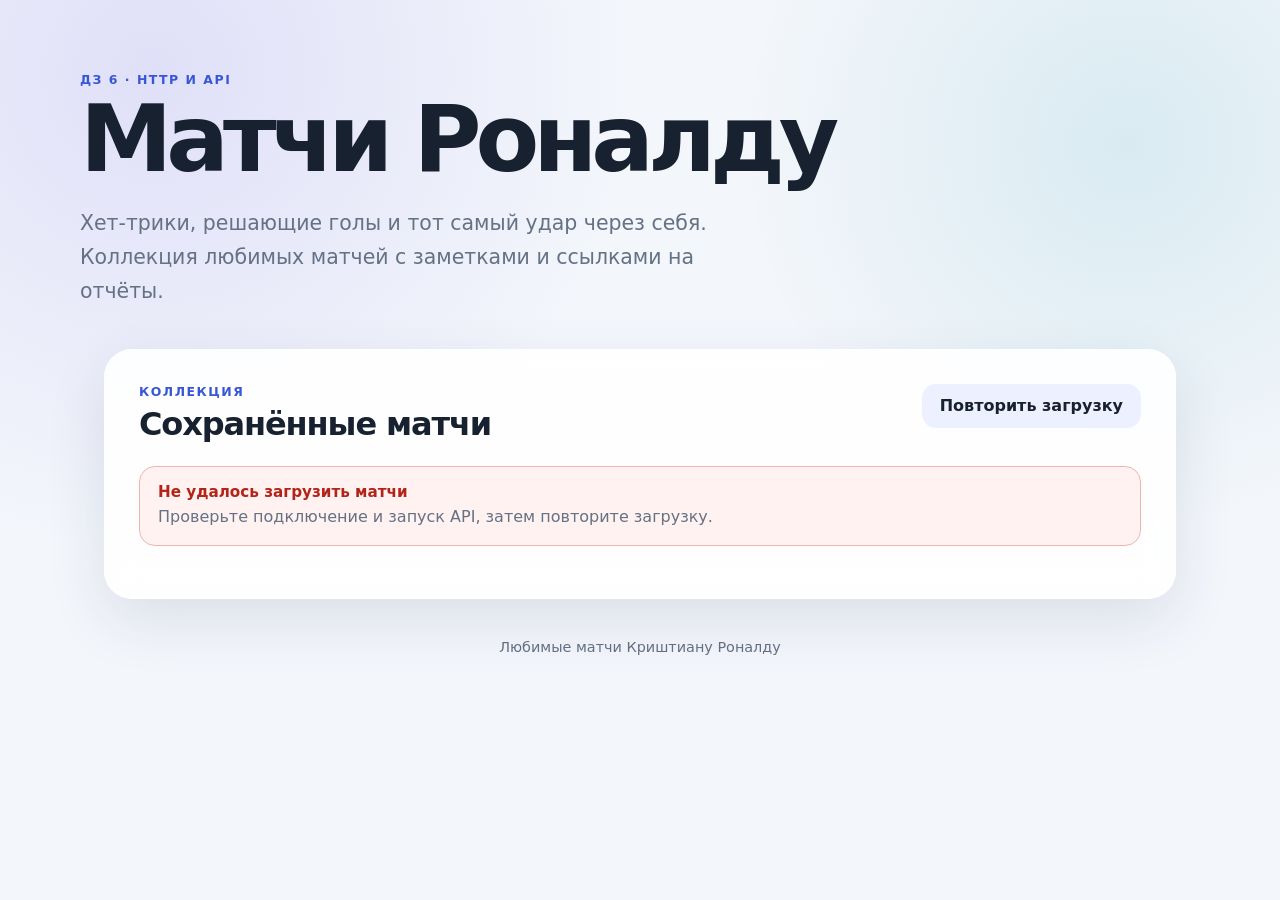
==== frontend/index.html @ 0e8e0911 "Загрузить матчи" ====
<!doctype html>
<html lang="ru">
  <head>
    <meta charset="UTF-8" />
    <meta name="viewport" content="width=device-width, initial-scale=1.0" />
    <meta
      name="description"
      content="Любимые матчи Криштиану Роналду: счёт, голы и заметки"
    />
    <title>Матчи Роналду</title>
    <link rel="icon" href="data:," />
    <link rel="stylesheet" href="./styles.css" />
    <script src="./script.js" defer></script>
  </head>
  <body>
    <header class="page-header">
      <div class="page-header__content">
        <p class="page-header__eyebrow">ДЗ 6 · HTTP и API</p>
        <h1 class="page-header__title">Матчи Роналду</h1>
        <p class="page-header__lead">
          Хет-трики, решающие голы и тот самый удар через себя.
          Коллекция любимых матчей с заметками и ссылками на отчёты.
        </p>
      </div>
    </header>

    <main class="workspace">
      <section class="panel panel--collection" aria-labelledby="collection-title">
        <div class="panel__header">
          <div>
            <p class="panel__eyebrow">Коллекция</p>
            <h2 class="panel__title" id="collection-title">Сохранённые матчи</h2>
          </div>

          <button class="button button--secondary" type="button" data-action="reload">
            Обновить
          </button>
        </div>

        <div class="status" data-ui="status" role="status" aria-live="polite">
          <strong class="status__title">Загрузка матчей</strong>
          <span class="status__text">Получаем коллекцию. Подождите немного.</span>
        </div>

        <div class="collection" data-ui="collection" hidden></div>
      </section>
    </main>

    <footer class="page-footer">
      <p class="page-footer__text">
        Любимые матчи Криштиану Роналду
      </p>
    </footer>
  </body>
</html>
---- frontend/styles.css ----
:root {
  color-scheme: light;
  --color-ink: #18212f;
  --color-muted: #657184;
  --color-surface: #ffffff;
  --color-soft: #f3f6fb;
  --color-line: #dce3ee;
  --color-primary: #3857d6;
  --color-primary-dark: #2943ad;
  --color-accent: #1b9aaa;
  --color-danger: #b42318;
  --shadow: 0 22px 60px rgba(39, 49, 78, 0.11);
  font-family:
    Inter, ui-sans-serif, system-ui, -apple-system, BlinkMacSystemFont, "Segoe UI",
    sans-serif;
}

* {
  box-sizing: border-box;
}

body {
  min-width: 320px;
  min-height: 100vh;
  margin: 0;
  color: var(--color-ink);
  background:
    radial-gradient(circle at 12% 8%, rgba(91, 76, 226, 0.13), transparent 30rem),
    radial-gradient(circle at 88% 16%, rgba(27, 154, 170, 0.12), transparent 24rem),
    var(--color-soft);
}

button,
input,
select,
textarea {
  font: inherit;
}

button {
  cursor: pointer;
}

button:disabled {
  cursor: wait;
  opacity: 0.62;
}

.page-header {
  padding: 72px 24px 40px;
}

.page-header__content,
.workspace,
.page-footer {
  width: min(1120px, 100%);
  margin-inline: auto;
}

.page-header__eyebrow,
.panel__eyebrow {
  margin: 0 0 8px;
  color: var(--color-primary);
  font-size: 0.78rem;
  font-weight: 800;
  letter-spacing: 0.12em;
  text-transform: uppercase;
}

.page-header__title {
  max-width: 760px;
  margin: 0;
  font-size: clamp(2.7rem, 8vw, 5.8rem);
  line-height: 0.95;
  letter-spacing: -0.065em;
}

.page-header__lead {
  max-width: 700px;
  margin: 24px 0 0;
  color: var(--color-muted);
  font-size: clamp(1rem, 2.4vw, 1.28rem);
  line-height: 1.65;
}

.workspace {
  display: grid;
  grid-template-columns: minmax(0, 1fr);
  gap: 24px;
  padding: 0 24px 40px;
}

.panel {
  min-width: 0;
  padding: clamp(22px, 4vw, 34px);
  border: 1px solid rgba(255, 255, 255, 0.82);
  border-radius: 28px;
  background: rgba(255, 255, 255, 0.9);
  box-shadow: var(--shadow);
  backdrop-filter: blur(18px);
}

.panel__header {
  display: flex;
  align-items: flex-start;
  justify-content: space-between;
  gap: 16px;
}

.panel__title {
  margin: 0;
  font-size: clamp(1.45rem, 3vw, 2rem);
  line-height: 1.12;
  letter-spacing: -0.035em;
}

.button {
  min-height: 44px;
  padding: 10px 18px;
  border: 0;
  border-radius: 14px;
  font-weight: 760;
  transition:
    transform 160ms ease,
    background-color 160ms ease,
    box-shadow 160ms ease;
}

.button:hover:not(:disabled) {
  transform: translateY(-1px);
}

.button:focus-visible,
.field__control:focus-visible {
  outline: 3px solid rgba(91, 76, 226, 0.28);
  outline-offset: 3px;
}

.button--primary {
  color: #ffffff;
  background: var(--color-primary);
  box-shadow: 0 10px 22px rgba(91, 76, 226, 0.24);
}

.button--primary:hover:not(:disabled) {
  background: var(--color-primary-dark);
}

.button--secondary {
  color: var(--color-ink);
  background: #edf0ff;
}

.endpoint {
  display: flex;
  flex-wrap: wrap;
  gap: 8px;
  margin: 24px 0 18px;
  color: var(--color-muted);
  font-size: 0.92rem;
}

.endpoint__value {
  max-width: 100%;
  overflow-wrap: anywhere;
  color: var(--color-primary-dark);
}

.status {
  display: grid;
  gap: 4px;
  margin: 24px 0 18px;
  padding: 16px 18px;
  border: 1px solid var(--color-line);
  border-radius: 16px;
  background: var(--color-soft);
}

.status__title {
  font-size: 0.95rem;
}

.status__text {
  color: var(--color-muted);
  line-height: 1.5;
}

.status--loading {
  border-color: #c8c1ff;
  background: #f2f0ff;
}

.status--success {
  border-color: #a8ded3;
  background: #edf9f6;
}

.status--error {
  border-color: #f0b5ae;
  color: var(--color-danger);
  background: #fff2f0;
}

.collection {
  display: grid;
  grid-template-columns: repeat(2, minmax(0, 1fr));
  gap: 14px;
}

.card {
  min-width: 0;
  padding: 18px;
  border: 1px solid var(--color-line);
  border-radius: 18px;
  background: var(--color-surface);
}

.card__title {
  margin: 0 0 12px;
  overflow-wrap: anywhere;
  font-size: 1.12rem;
}

.card__meta {
  display: grid;
  gap: 7px;
  margin: 0;
  color: var(--color-muted);
  line-height: 1.45;
}

.card__row {
  display: grid;
  gap: 3px;
  min-width: 0;
}

.card__row dt {
  font-size: 0.78rem;
  font-weight: 750;
}

.card__row dd {
  margin: 0;
  color: var(--color-ink);
  overflow-wrap: anywhere;
  white-space: pre-wrap;
}

.card__source {
  color: var(--color-primary-dark);
}

.card__source:focus-visible {
  outline: 3px solid var(--color-primary);
  outline-offset: 3px;
}

.entry-form {
  display: grid;
  gap: 18px;
  margin-top: 24px;
}

.field {
  display: grid;
  gap: 8px;
}

.field__label {
  font-size: 0.92rem;
  font-weight: 740;
}

.field__control {
  width: 100%;
  min-height: 46px;
  padding: 10px 12px;
  border: 1px solid #c9d2df;
  border-radius: 12px;
  color: var(--color-ink);
  background: var(--color-surface);
}

textarea.field__control {
  min-height: 108px;
  resize: vertical;
}

.entry-form__hint {
  margin: 0;
  color: var(--color-muted);
  font-size: 0.9rem;
  line-height: 1.55;
}

.entry-form__actions {
  display: flex;
  justify-content: flex-end;
}

.page-footer {
  padding: 0 24px 48px;
}

.page-footer__text {
  margin: 0;
  color: var(--color-muted);
  font-size: 0.9rem;
  text-align: center;
}

[hidden] {
  display: none !important;
}

@media (max-width: 820px) {
  .page-header {
    padding-top: 48px;
  }

  .workspace {
    grid-template-columns: 1fr;
  }
}

@media (max-width: 560px) {
  .page-header,
  .workspace,
  .page-footer {
    padding-inline: 16px;
  }

  .panel {
    border-radius: 22px;
  }

  .panel__header {
    align-items: stretch;
    flex-direction: column;
  }

  .collection {
    grid-template-columns: 1fr;
  }

  .button {
    width: 100%;
  }
}
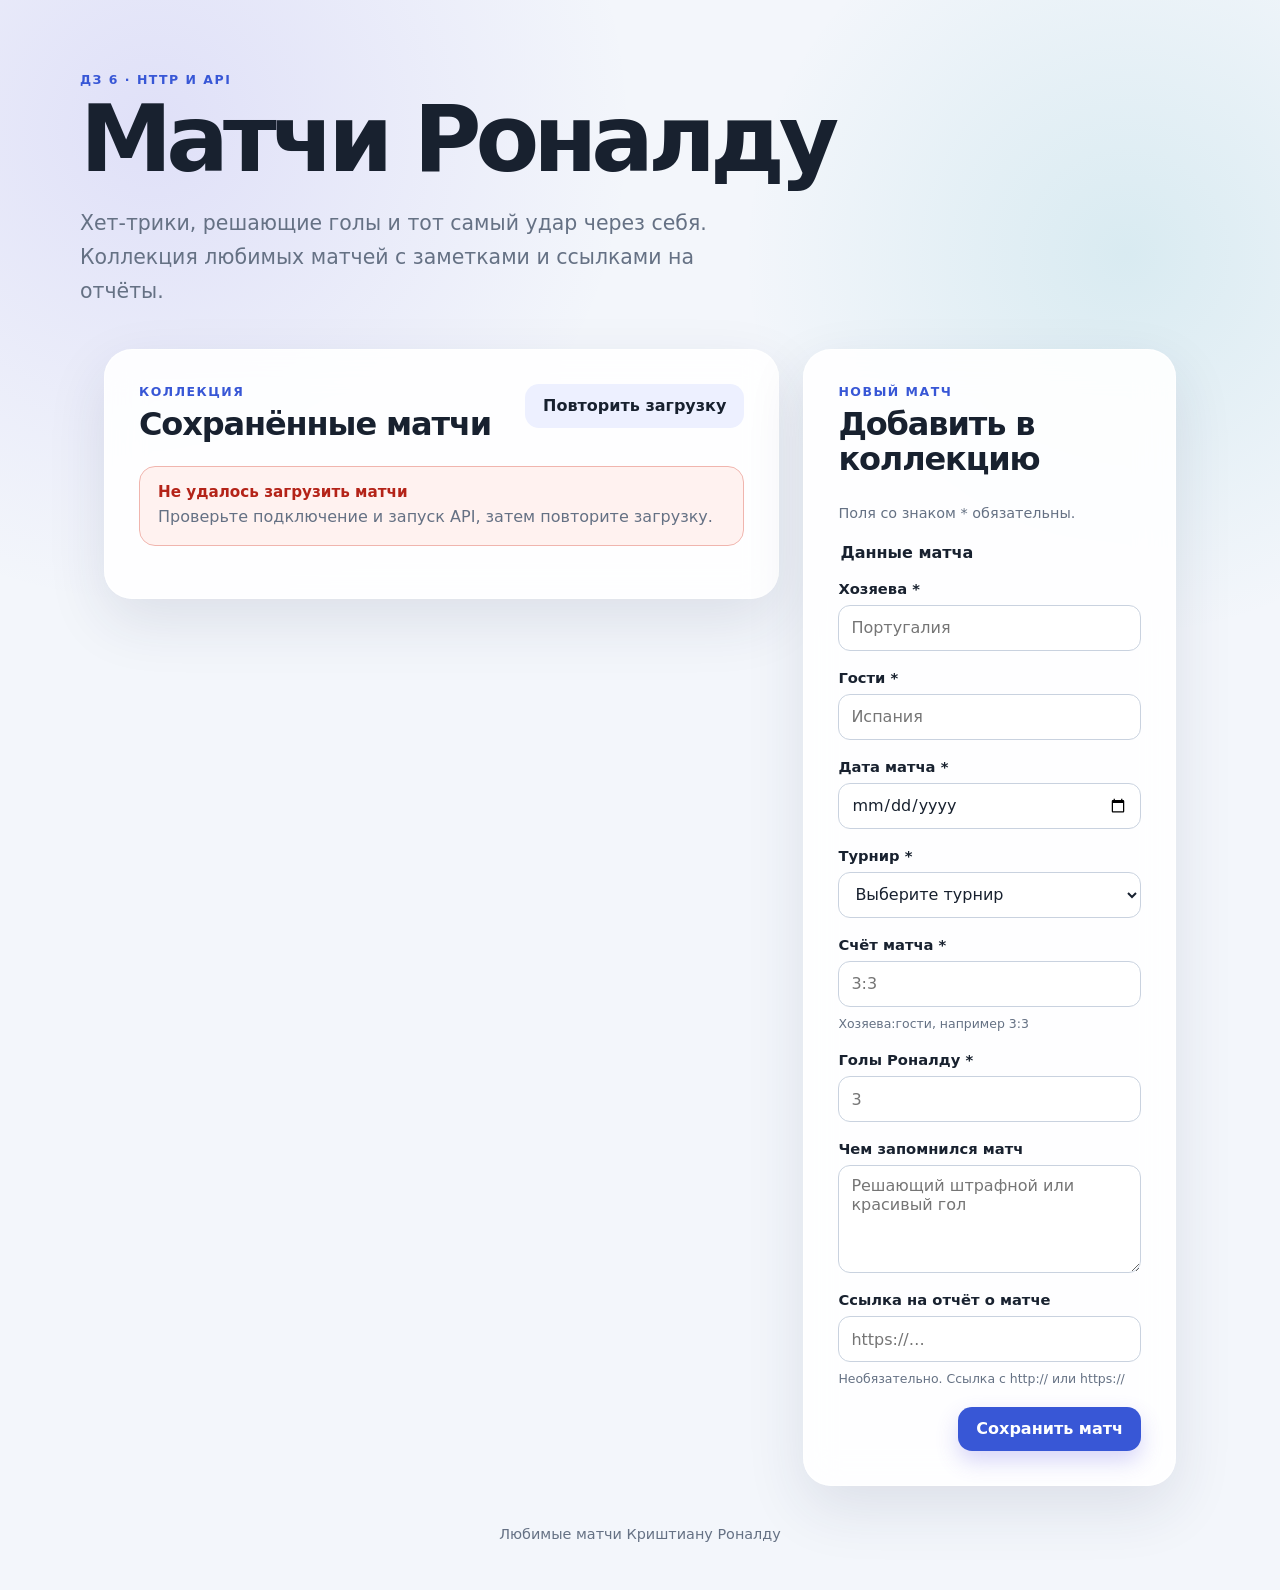
==== commit f9203a64: "Добавить матчи" ====
--- a/frontend/index.html
+++ b/frontend/index.html
@@ -44,6 +44,77 @@
 
         <div class="collection" data-ui="collection" hidden></div>
       </section>
+
+      <section class="panel panel--form" aria-labelledby="form-title">
+        <div class="panel__header">
+          <div>
+            <p class="panel__eyebrow">Новый матч</p>
+            <h2 class="panel__title" id="form-title">Добавить в коллекцию</h2>
+          </div>
+        </div>
+
+        <form class="entry-form" data-form="entry">
+          <p class="entry-form__hint">Поля со знаком * обязательны.</p>
+          <fieldset class="entry-form__fields">
+            <legend class="entry-form__legend">Данные матча</legend>
+            <div class="field">
+              <label class="field__label" for="home-team">Хозяева *</label>
+              <input class="field__control" id="home-team" name="homeTeam" type="text"
+                minlength="2" maxlength="80" placeholder="Португалия" required />
+            </div>
+            <div class="field">
+              <label class="field__label" for="away-team">Гости *</label>
+              <input class="field__control" id="away-team" name="awayTeam" type="text"
+                minlength="2" maxlength="80" placeholder="Испания" required />
+            </div>
+            <div class="field">
+              <label class="field__label" for="match-date">Дата матча *</label>
+              <input class="field__control" id="match-date" name="date" type="date" required />
+            </div>
+            <div class="field">
+              <label class="field__label" for="competition">Турнир *</label>
+              <select class="field__control" id="competition" name="competition" required>
+                <option value="">Выберите турнир</option>
+                <option value="world-cup">Чемпионат мира</option>
+                <option value="world-cup-qualifiers">Отбор на чемпионат мира</option>
+                <option value="champions-league">Лига чемпионов</option>
+                <option value="la-liga">Ла Лига</option>
+                <option value="other">Другой турнир</option>
+              </select>
+            </div>
+            <div class="field">
+              <label class="field__label" for="score">Счёт матча *</label>
+              <input class="field__control" id="score" name="score" type="text"
+                pattern="[0-9]{1,2}:[0-9]{1,2}" maxlength="5" placeholder="3:3"
+                aria-describedby="score-hint" required />
+              <span class="field__hint" id="score-hint">Хозяева:гости, например 3:3</span>
+            </div>
+            <div class="field">
+              <label class="field__label" for="goals">Голы Роналду *</label>
+              <input class="field__control" id="goals" name="goals" type="number"
+                min="0" max="99" step="1" placeholder="3" required />
+            </div>
+            <div class="field">
+              <label class="field__label" for="note">Чем запомнился матч</label>
+              <textarea class="field__control" id="note" name="note" maxlength="500"
+                placeholder="Решающий штрафной или красивый гол"></textarea>
+            </div>
+            <div class="field">
+              <label class="field__label" for="source">Ссылка на отчёт о матче</label>
+              <input class="field__control" id="source" name="source" type="url"
+                pattern="https?://.+" maxlength="500" placeholder="https://…"
+                aria-describedby="source-hint" />
+              <span class="field__hint" id="source-hint">Необязательно. Ссылка с http:// или https://</span>
+            </div>
+          </fieldset>
+          <p class="status" data-ui="form-status" role="status" aria-live="polite" hidden></p>
+          <div class="entry-form__actions">
+            <button class="button button--primary" type="submit" data-action="submit">
+              Сохранить матч
+            </button>
+          </div>
+        </form>
+      </section>
     </main>
 
     <footer class="page-footer">
--- a/frontend/styles.css
+++ b/frontend/styles.css
@@ -85,7 +85,8 @@
 
 .workspace {
   display: grid;
-  grid-template-columns: minmax(0, 1fr);
+  grid-template-columns: minmax(0, 1.45fr) minmax(300px, 0.8fr);
+  align-items: start;
   gap: 24px;
   padding: 0 24px 40px;
 }
@@ -262,6 +263,35 @@
   margin-top: 24px;
 }
 
+.entry-form__fields {
+  display: grid;
+  gap: 18px;
+  min-width: 0;
+  margin: 0;
+  padding: 0;
+  border: 0;
+}
+
+.entry-form__legend {
+  margin-bottom: 18px;
+  font-weight: 750;
+}
+
+.entry-form .status {
+  margin: 0;
+  overflow-wrap: anywhere;
+}
+
+.field__hint {
+  color: var(--color-muted);
+  font-size: 0.78rem;
+  line-height: 1.5;
+}
+
+.field__control:disabled {
+  opacity: 0.7;
+}
+
 .field {
   display: grid;
   gap: 8px;
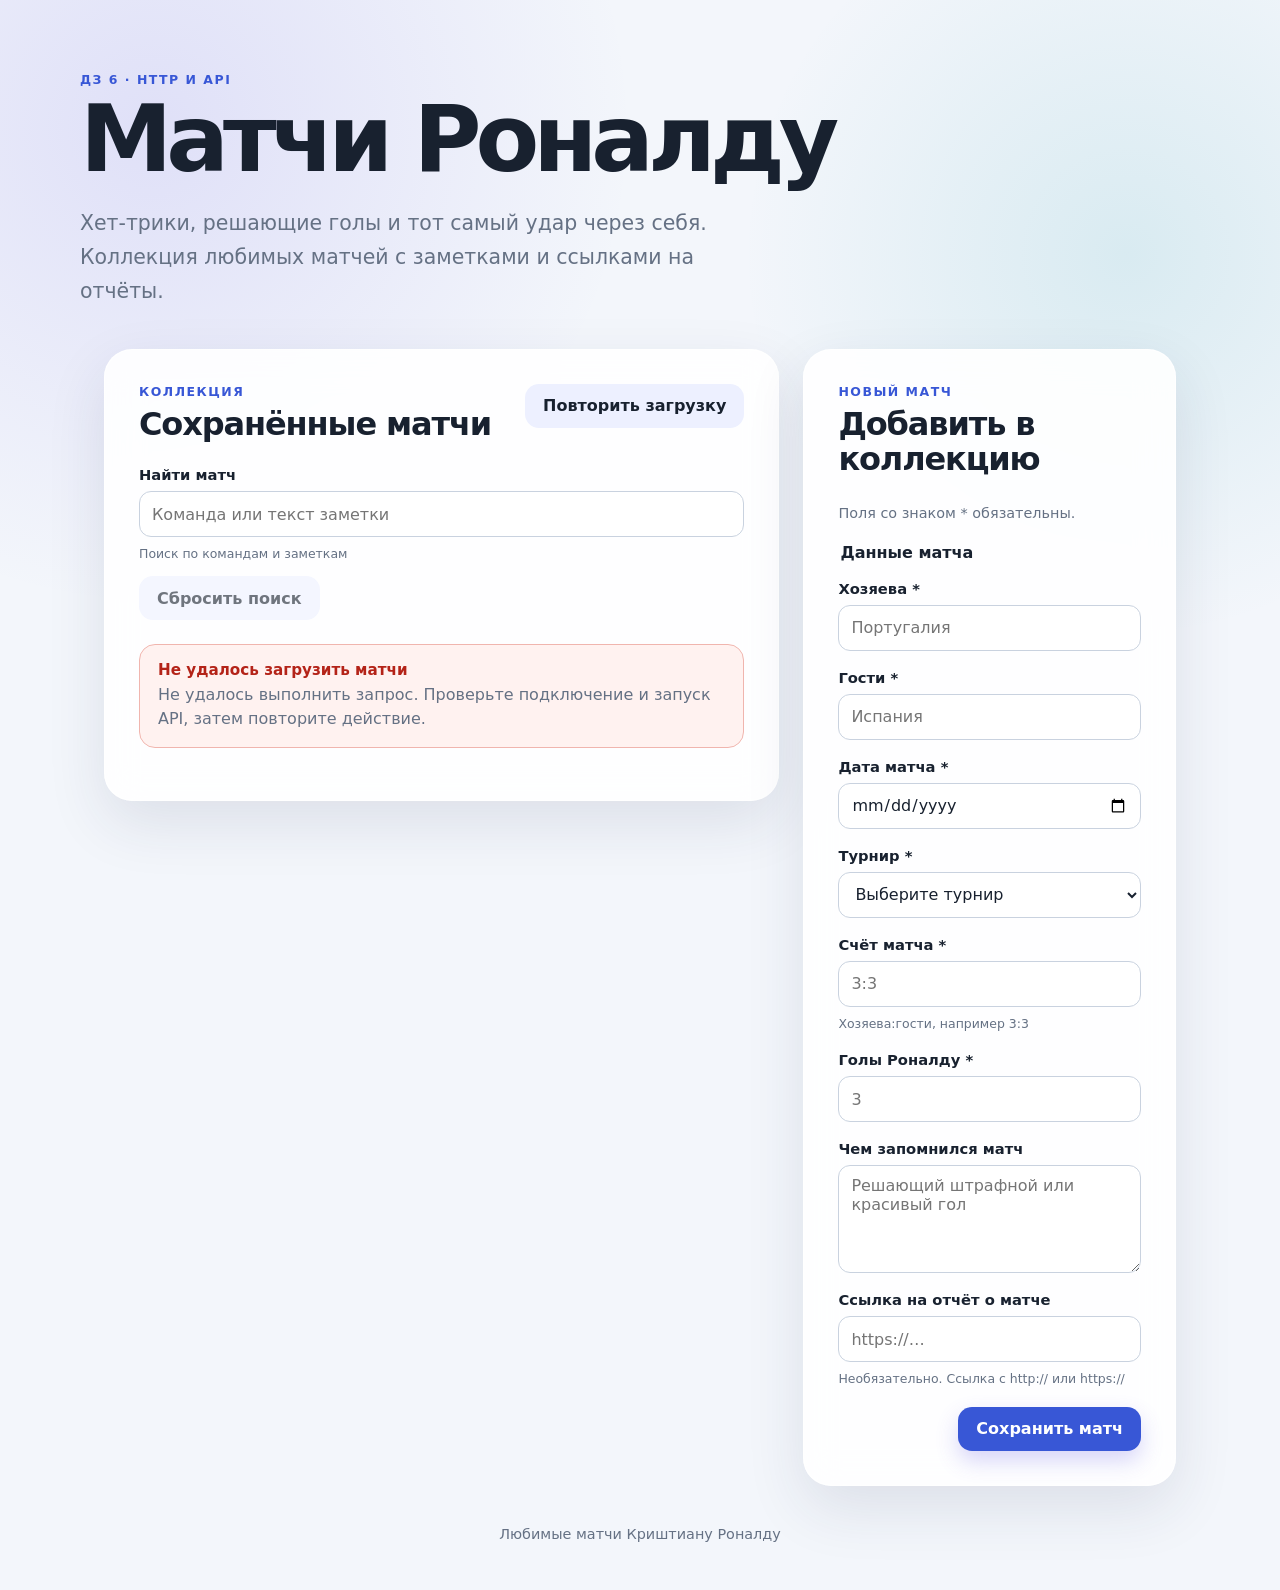
==== commit 21fe18be: "Расширить работу с матчами" ====
--- a/frontend/index.html
+++ b/frontend/index.html
@@ -37,6 +37,18 @@
           </button>
         </div>
 
+        <div class="search">
+          <div class="field">
+            <label class="field__label" for="match-search">Найти матч</label>
+            <input class="field__control" id="match-search" type="search" maxlength="100"
+              placeholder="Команда или текст заметки" aria-describedby="search-hint" />
+            <span class="field__hint" id="search-hint">Поиск по командам и заметкам</span>
+          </div>
+          <button class="button button--secondary" type="button" data-action="clear-search" disabled>
+            Сбросить поиск
+          </button>
+        </div>
+        <p class="status" data-ui="action-status" role="status" aria-live="polite" hidden></p>
         <div class="status" data-ui="status" role="status" aria-live="polite">
           <strong class="status__title">Загрузка матчей</strong>
           <span class="status__text">Получаем коллекцию. Подождите немного.</span>
@@ -48,7 +60,7 @@
       <section class="panel panel--form" aria-labelledby="form-title">
         <div class="panel__header">
           <div>
-            <p class="panel__eyebrow">Новый матч</p>
+            <p class="panel__eyebrow" data-ui="form-kicker">Новый матч</p>
             <h2 class="panel__title" id="form-title">Добавить в коллекцию</h2>
           </div>
         </div>
@@ -112,6 +124,9 @@
             <button class="button button--primary" type="submit" data-action="submit">
               Сохранить матч
             </button>
+            <button class="button button--secondary" type="button" data-action="cancel-edit" hidden>
+              Отменить редактирование
+            </button>
           </div>
         </form>
       </section>
--- a/frontend/styles.css
+++ b/frontend/styles.css
@@ -257,6 +257,43 @@
   outline-offset: 3px;
 }
 
+.search {
+  display: grid;
+  gap: 12px;
+  margin-top: 24px;
+}
+
+.search .button {
+  justify-self: start;
+}
+
+.card__actions {
+  display: flex;
+  flex-wrap: wrap;
+  gap: 8px;
+  margin-top: 18px;
+}
+
+.card__actions .button {
+  max-width: 100%;
+  overflow-wrap: anywhere;
+}
+
+.button--danger {
+  color: var(--color-danger);
+  background: #fff2f0;
+}
+
+.card__confirmation {
+  margin-top: 12px;
+  padding-top: 12px;
+  border-top: 1px solid var(--color-line);
+}
+
+.card__confirmation p {
+  margin: 0;
+}
+
 .entry-form {
   display: grid;
   gap: 18px;
@@ -326,6 +363,8 @@
 
 .entry-form__actions {
   display: flex;
+  flex-wrap: wrap;
+  gap: 12px;
   justify-content: flex-end;
 }
 
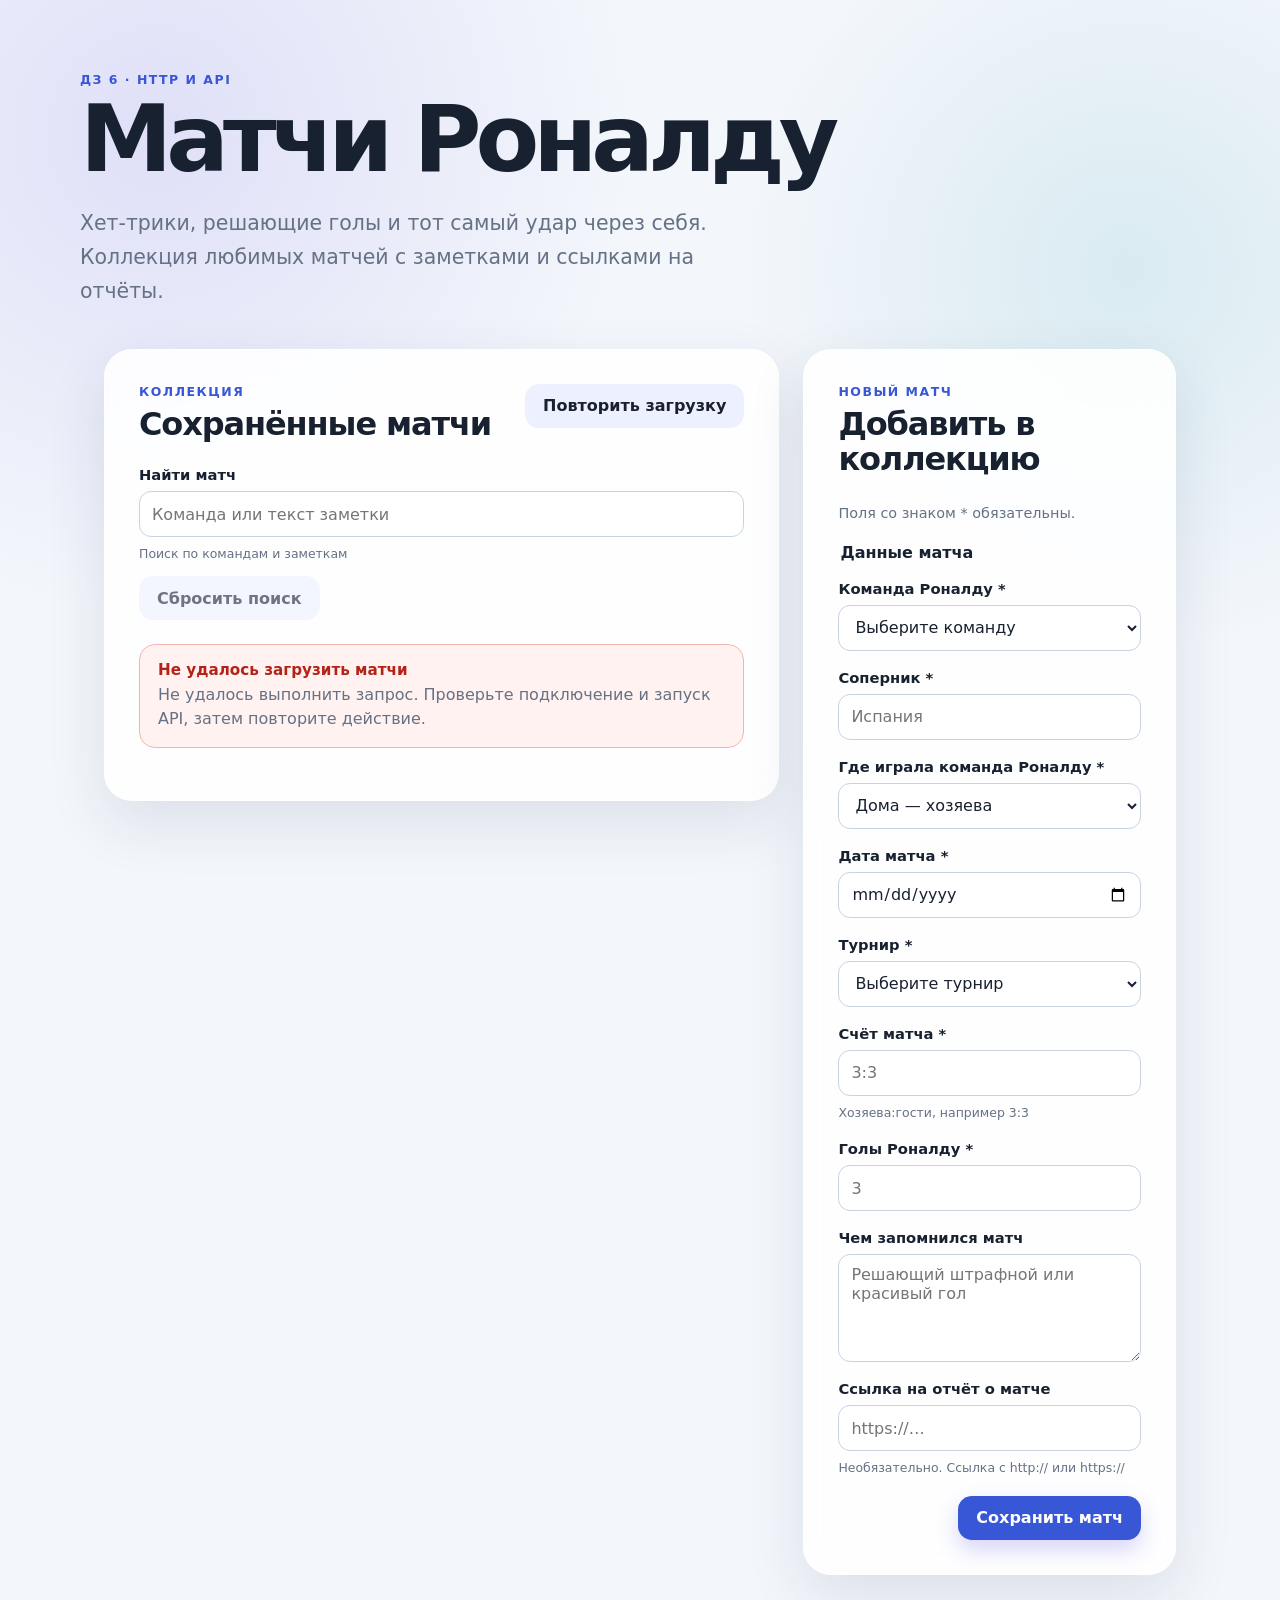
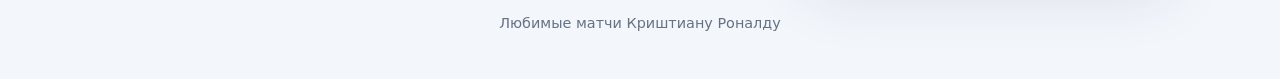
==== commit c4e0d163: "fix" ====
--- a/frontend/index.html
+++ b/frontend/index.html
@@ -70,14 +70,28 @@
           <fieldset class="entry-form__fields">
             <legend class="entry-form__legend">Данные матча</legend>
             <div class="field">
-              <label class="field__label" for="home-team">Хозяева *</label>
-              <input class="field__control" id="home-team" name="homeTeam" type="text"
-                minlength="2" maxlength="80" placeholder="Португалия" required />
+              <label class="field__label" for="ronaldo-team">Команда Роналду *</label>
+              <select class="field__control" id="ronaldo-team" name="ronaldoTeam" required>
+                <option value="">Выберите команду</option>
+                <option value="Спортинг">Спортинг</option>
+                <option value="Манчестер Юнайтед">Манчестер Юнайтед</option>
+                <option value="Реал Мадрид">Реал Мадрид</option>
+                <option value="Ювентус">Ювентус</option>
+                <option value="Аль-Наср">Аль-Наср</option>
+                <option value="Португалия">Португалия</option>
+              </select>
             </div>
             <div class="field">
-              <label class="field__label" for="away-team">Гости *</label>
-              <input class="field__control" id="away-team" name="awayTeam" type="text"
+              <label class="field__label" for="opponent">Соперник *</label>
+              <input class="field__control" id="opponent" name="opponent" type="text"
                 minlength="2" maxlength="80" placeholder="Испания" required />
+            </div>
+            <div class="field">
+              <label class="field__label" for="ronaldo-side">Где играла команда Роналду *</label>
+              <select class="field__control" id="ronaldo-side" name="ronaldoSide" required>
+                <option value="home">Дома — хозяева</option>
+                <option value="away">В гостях</option>
+              </select>
             </div>
             <div class="field">
               <label class="field__label" for="match-date">Дата матча *</label>
